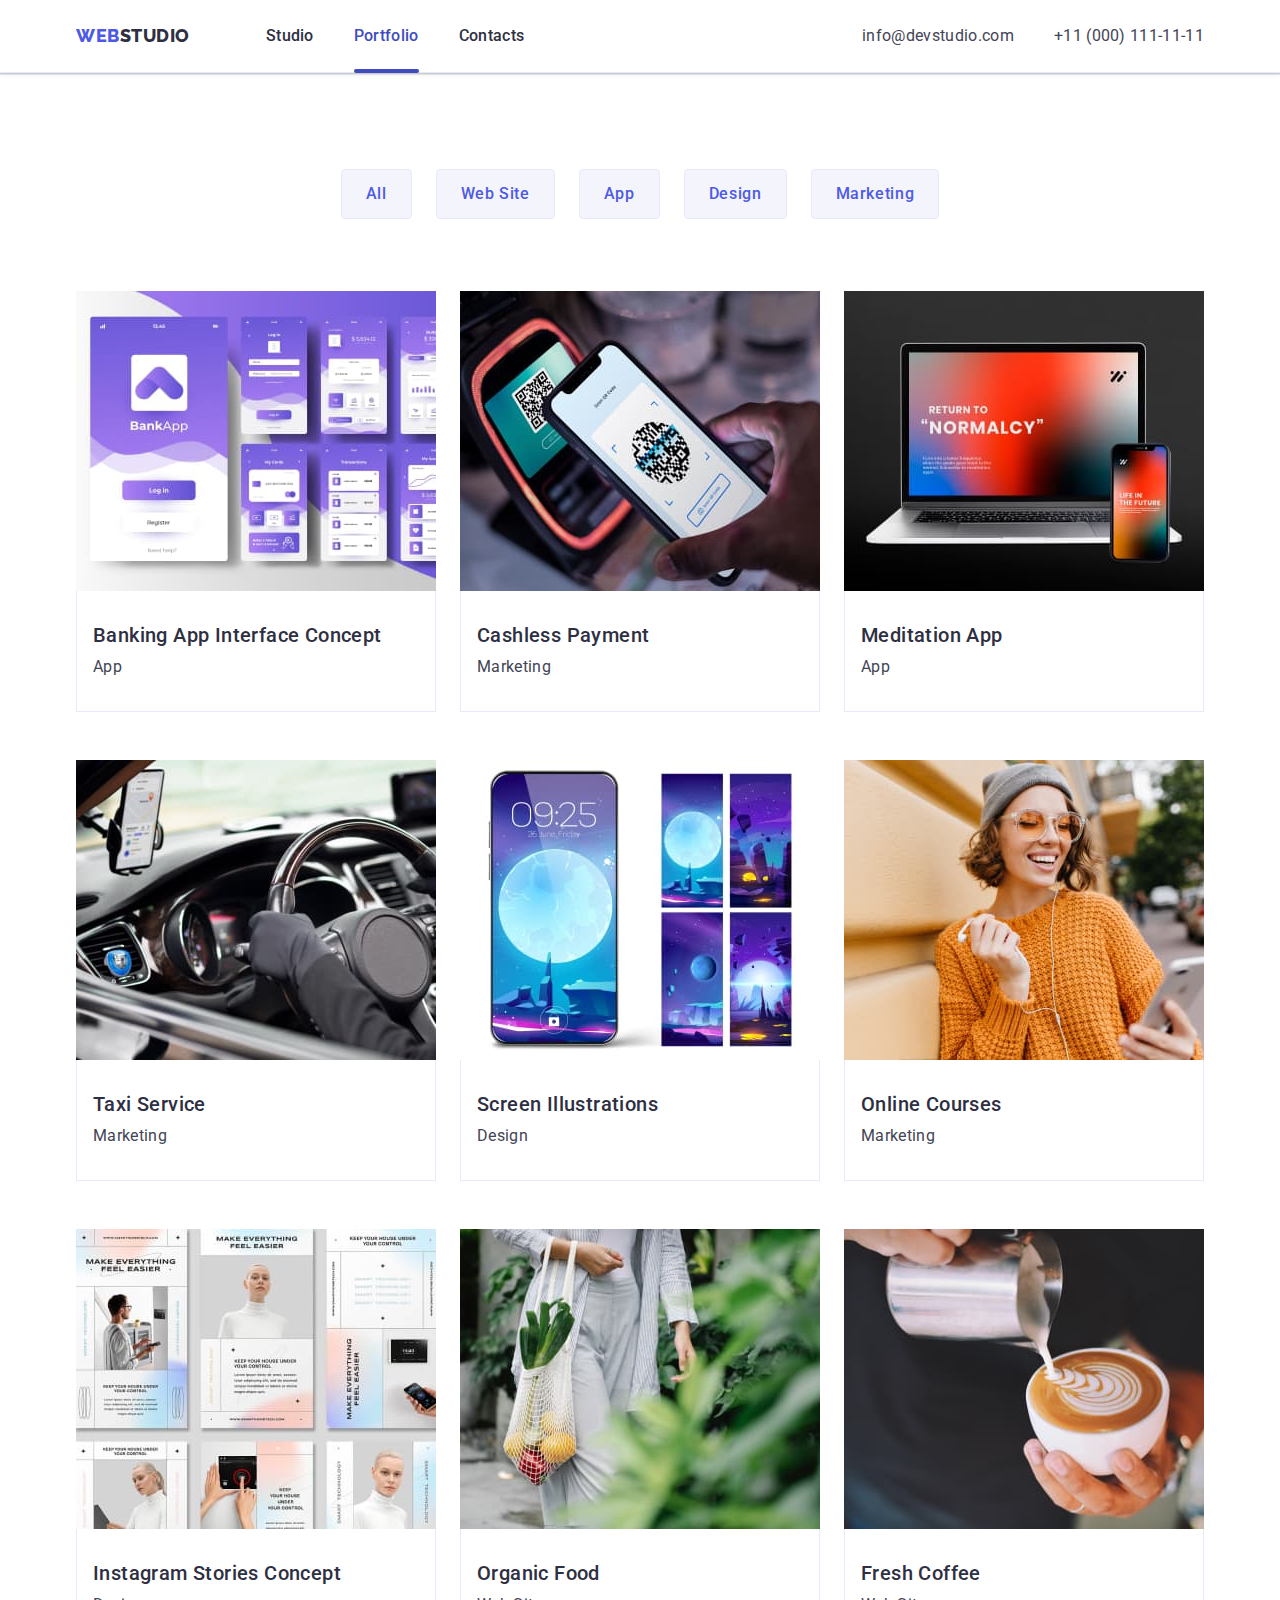
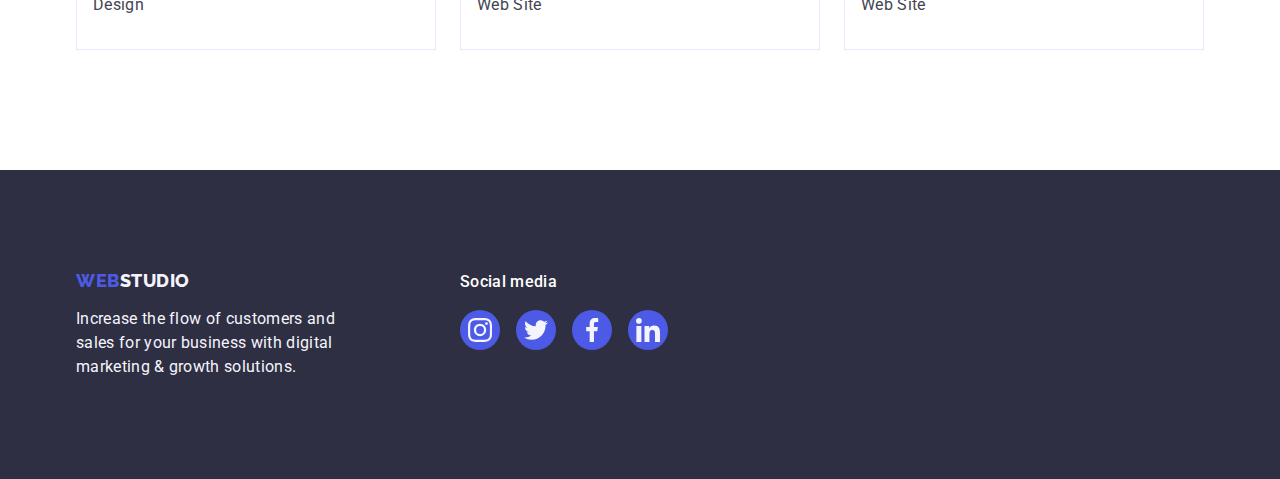
==== portfolio.html @ 364ea81b "Initial commit" ====
<!DOCTYPE html>
<html lang="en">
  <head>
    <meta charset="UTF-8" />
    <meta name="viewport" content="width=device-width, initial-scale=1.0" />
    <title>Portfolio</title>
    <link rel="preconnect" href="https://fonts.googleapis.com" />
    <link rel="preconnect" href="https://fonts.gstatic.com" crossorigin />
    <link
      href="https://fonts.googleapis.com/css2?family=Raleway:wght@800&family=Roboto:wght@400;500;700;900&display=swap"
      rel="stylesheet"
    />
    <link
      rel="stylesheet"
      href="https://cdnjs.cloudflare.com/ajax/libs/modern-normalize/1.0.0/modern-normalize.min.css"
    />
    <link rel="stylesheet" href="./css/styles.css" />
  </head>

  <body>
    <header class="header-backround">
      <div class="container header-container">
        <nav class="section-nav-bar">
          <a href="./index.html" class="logo link logo-nav">
            Web<span class="logo-span">Studio</span></a
          >
          <ul class="list nav-list">
            <li>
              <a href="./index.html" class="font-nav link">Studio</a>
            </li>
            <li>
              <a href="./portfolio.html" class="font-nav link is-active"
                >Portfolio</a
              >
            </li>
            <li>
              <a href="" class="font-nav link">Contacts</a>
            </li>
          </ul>
        </nav>
        <address class="address">
          <ul class="list address-list">
            <li>
              <a href="mailto:info@devstudio.com" class="font-adress link"
                >info@devstudio.com</a
              >
            </li>
            <li>
              <a href="tel:+110001111111" class="font-adress link"
                >+11 (000) 111-11-11</a
              >
            </li>
          </ul>
        </address>
      </div>
    </header>
    <main>
      <section class="section-main">
        <div class="container">
          <h1 class="hide-h-two">Buttons menu</h1>
          <ul class="list filters-list">
            <li><button type="button" class="portfolio-button">All</button></li>
            <li>
              <button type="button" class="portfolio-button">Web Site</button>
            </li>
            <li><button type="button" class="portfolio-button">App</button></li>
            <li>
              <button type="button" class="portfolio-button">Design</button>
            </li>
            <li>
              <button type="button" class="portfolio-button">Marketing</button>
            </li>
          </ul>

          <ul class="list list-portfolio-main">
            <li class="list-portfolio-images">
              <a href="./images/bankApp.jpg" class="link buttons-link">
                <div class="image-photo">
                  <img
                    src="./images/bankApp.jpg"
                    width="360"
                    height="300"
                    alt="screens with layout bank aplication"
                  />
                  <p class="image-text">
                    14 Stylish and User-Friendly App Design Concepts · Task
                    Manager App · Calorie Tracker App · Exotic Fruit Ecommerce
                    App · Cloud Storage App
                  </p>
                </div>
                <div class="list-portfolio-description">
                  <h2 class="portfolio-text-h-two">
                    Banking App Interface Concept
                  </h2>
                  <p class="text">App</p>
                </div>
              </a>
            </li>

            <li class="list-portfolio-images">
              <a href="./images/cashlessPayment.jpg" class="link buttons-link">
                <div class="image-photo">
                  <img
                    src="./images/cashlessPayment.jpg"
                    width="360"
                    height="300"
                    alt="someone pays cashless by phone"
                  />
                  <p class="image-text">
                    14 Stylish and User-Friendly App Design Concepts · Task
                    Manager App · Calorie Tracker App · Exotic Fruit Ecommerce
                    App · Cloud Storage App
                  </p>
                </div>
                <div class="list-portfolio-description">
                  <h2 class="portfolio-text-h-two">Cashless Payment</h2>
                  <p class="text">Marketing</p>
                </div>
              </a>
            </li>

            <li class="list-portfolio-images">
              <a href="./images/meditationApp.jpg" class="link buttons-link">
                <div class="image-photo">
                  <img
                    src="./images/meditationApp.jpg"
                    width="360"
                    height="300"
                    alt="notebook with title return to normalcy"
                  />
                  <p class="image-text">
                    14 Stylish and User-Friendly App Design Concepts · Task
                    Manager App · Calorie Tracker App · Exotic Fruit Ecommerce
                    App · Cloud Storage App
                  </p>
                </div>
                <div class="list-portfolio-description">
                  <h2 class="portfolio-text-h-two">Meditation App</h2>
                  <p class="text">App</p>
                </div>
              </a>
            </li>

            <li class="list-portfolio-images">
              <a href="./images/taxiService.jpg" class="link buttons-link">
                <div class="image-photo">
                  <img
                    src="./images/taxiService.jpg"
                    width="360"
                    height="300"
                    alt="someone holding steering wheel"
                  />
                  <p class="image-text">
                    14 Stylish and User-Friendly App Design Concepts · Task
                    Manager App · Calorie Tracker App · Exotic Fruit Ecommerce
                    App · Cloud Storage App
                  </p>
                </div>
                <div class="list-portfolio-description">
                  <h2 class="portfolio-text-h-two">Taxi Service</h2>
                  <p class="text">Marketing</p>
                </div>
              </a>
            </li>

            <li class="list-portfolio-images">
              <a
                href="./images/screenIllustrations.jpg"
                class="link buttons-link"
                ><div class="image-photo">
                  <img
                    src="./images/screenIllustrations.jpg"
                    width="360"
                    height="300"
                    alt="some phone screens "
                  />
                  <p class="image-text">
                    14 Stylish and User-Friendly App Design Concepts · Task
                    Manager App · Calorie Tracker App · Exotic Fruit Ecommerce
                    App · Cloud Storage App
                  </p>
                </div>
                <div class="list-portfolio-description">
                  <h2 class="portfolio-text-h-two">Screen Illustrations</h2>
                  <p class="text">Design</p>
                </div>
              </a>
            </li>

            <li class="list-portfolio-images">
              <a href="./images/onlineCourses.jpg" class="link buttons-link">
                <div class="image-photo">
                  <img
                    src="./images/onlineCourses.jpg"
                    width="360"
                    height="300"
                    alt="smiling woman talking whit use headphones"
                  />
                  <p class="image-text">
                    14 Stylish and User-Friendly App Design Concepts · Task
                    Manager App · Calorie Tracker App · Exotic Fruit Ecommerce
                    App · Cloud Storage App
                  </p>
                </div>
                <div class="list-portfolio-description">
                  <h2 class="portfolio-text-h-two">Online Courses</h2>
                  <p class="text">Marketing</p>
                </div>
              </a>
            </li>

            <li class="list-portfolio-images">
              <a href="./images/instagramStories.jpg" class="link buttons-link">
                <div class="image-photo">
                  <img
                    src="./images/instagramStories.jpg"
                    width="360"
                    height="300"
                    alt="some designe presentation"
                  />
                  <p class="image-text">
                    14 Stylish and User-Friendly App Design Concepts · Task
                    Manager App · Calorie Tracker App · Exotic Fruit Ecommerce
                    App · Cloud Storage App
                  </p>
                </div>
                <div class="list-portfolio-description">
                  <h2 class="portfolio-text-h-two">
                    Instagram Stories Concept
                  </h2>
                  <p class="text">Design</p>
                </div>
              </a>
            </li>

            <li class="list-portfolio-images">
              <a href="./images/organicFood.jpg" class="link buttons-link">
                <div class="image-photo">
                  <img
                    src="./images/organicFood.jpg"
                    width="360"
                    height="300"
                    alt="woman carrying weighing scales"
                  />
                  <p class="image-text">
                    14 Stylish and User-Friendly App Design Concepts · Task
                    Manager App · Calorie Tracker App · Exotic Fruit Ecommerce
                    App · Cloud Storage App
                  </p>
                </div>
                <div class="list-portfolio-description">
                  <h2 class="portfolio-text-h-two">Organic Food</h2>
                  <p class="text">Web Site</p>
                </div>
              </a>
            </li>

            <li class="list-portfolio-images">
              <a href="./images/freshCoffe.jpg" class="link buttons-link">
                <div class="image-photo">
                  <img
                    src="./images/freshCoffe.jpg"
                    width="360"
                    height="300"
                    alt="barista making a nice picture of milk on coffee"
                  />
                  <p class="image-text">
                    14 Stylish and User-Friendly App Design Concepts · Task
                    Manager App · Calorie Tracker App · Exotic Fruit Ecommerce
                    App · Cloud Storage App
                  </p>
                </div>
                <div class="list-portfolio-description">
                  <h2 class="portfolio-text-h-two">Fresh Coffee</h2>
                  <p class="text">Web Site</p>
                </div>
              </a>
            </li>
          </ul>
        </div>
      </section>
    </main>
    <footer class="fotter-background footer-container">
      <div class="container footer">
        <div class="footer-position">
          <a class="logo link footer-link" href="./index.html"
            >Web<span class="logo-span-fotter">Studio</span></a
          >
          <p class="text-fotter">
            Increase the flow of customers and sales for your business with
            digital marketing & growth solutions.
          </p>
        </div>
        <div class="socials-container">
          <p class="socials-text">Social media</p>
          <ul class="socials-list">
            <li class="socials-icons">
              <a class="socials-link" href="">
                <svg class="socials-icons-display" width="24" height="24">
                  <use href="./images/icons.svg#icon-instagram"></use>
                </svg>
              </a>
            </li>
            <li class="socials-icons">
              <a class="socials-link" href="">
                <svg class="socials-icons-display" width="24" height="24">
                  <use href="./images/icons.svg#icon-twitter"></use>
                </svg>
              </a>
            </li>
            <li class="socials-icons">
              <a class="socials-link" href="">
                <svg class="socials-icons-display" width="24" height="24">
                  <use href="./images/icons.svg#icon-facebook"></use>
                </svg>
              </a>
            </li>
            <li class="socials-icons">
              <a class="socials-link" href="">
                <svg class="socials-icons-display" width="24" height="24">
                  <use href="./images/icons.svg#icon-linkedin"></use>
                </svg>
              </a>
            </li>
          </ul>
        </div>
      </div>
    </footer>
  </body>
</html>
---- css/styles.css ----
* {
  margin: 0;
  padding: 0;
}

:root {
  --color-iris: #4d5ae5;
  --color-ocean: #404bbf;
  --color-navyblue: #2e2f42;
  --color-green: #31d0aa;
  --color-slate: #434455;
  --color-lightslate: #8e8f99;
  --color-cornflower: #e7e9fc;
  --color-cloud: #f4f4fd;
  --color-navybluemodel: #2e2f42;
  --bcolor-gray: #2e2f42;
  --color-white: #ffffff;
  --color-dairy: #fcfcfc;
}

ul,
ol {
  list-style: none;
  margin: 0;
  padding-left: 0;
}

body {
  font-family: "Raleway", sans-serif;
  font-family: "Roboto", sans-serif;
  color: var(--color-slate);
  background-color: var(--color-white);
}

.list {
  list-style: none;
}
.link {
  text-decoration: none;
}

.logo {
  font-family: "Raleway", sans-serif;
  font-size: 18px;
  font-weight: 800;
  line-height: 1.17;
  letter-spacing: 0.03em;
  color: var(--color-iris);
  text-transform: uppercase;
}

.logo-transition {
  transition-property: background-color;
  transition-duration: 250ms;
  transition-timing-function: cubic-bezier(0.4, 0, 0.2, 1);
}

.logo-nav {
  margin-right: 76px;
}

.logo-span {
  font-family: "Raleway", sans-serif;
  font-size: 18px;
  font-weight: 800;
  line-height: 1.17;
  letter-spacing: 0.03em;
  color: var(--color-navyblue);
  text-transform: uppercase;
}

.font-nav {
  font-size: 16px;
  font-weight: 500;
  line-height: 1.5;
  letter-spacing: 0.02em;
  color: var(--color-navyblue);
  cursor: poiner;
  display: block;
  padding-top: 24px;
  padding-bottom: 24px;
}

.font-nav:hover {
  color: var(--color-ocean);
}

.font-nav:focus {
  color: var(--color-ocean);
}

.address {
  font-style: normal;
  margin-left: auto;
}

.font-adress {
  font-size: 16px;
  line-height: 1.5;
  letter-spacing: 0.02em;
  font-style: normal;
  color: var(--color-slate);
  display: flex;
  gap: 40px;
  padding: 24px 0;
  transition-property: color;
  transition-duration: 250ms;
  transition-timing-function: cubic-bezier(0.4, 0, 0.2, 1);
}

.font-adress:hover {
  color: var(--color-ocean);
}
.font-adress:focus {
  color: var(--color-ocean);
}

.header-backround {
  box-shadow: 0px 2px 1px rgba(46, 47, 66, 0.08),
    0px 1px 1px rgba(46, 47, 66, 0.16), 0px 1px 6px rgba(46, 47, 66, 0.08);
  border-bottom: 1px solid var(--color-cornflower);
}

.section-one-background {
  background-color: var(--color-navyblue);
  padding: 188px 0;
  max-width: 1440px;
  background-repeat: no-repeat;
  background-position: center;
  background-size: cover;
  display: flex;
  justify-content: center;
  align-items: center;
  background-image: linear-gradient(
      rgba(46, 47, 66, 0.7),
      rgba(46, 47, 66, 0.7)
    ),
    url("../images/office.jpg");
  margin: auto;
}

.order-service-button {
  background: var(--color-iris);
  cursor: pointer;
  font-family: inherit;
  font-size: 16px;
  font-weight: 500;
  line-height: 1.5;
  color: var(--color-white);
  letter-spacing: 0.04em;
  display: block;
  min-width: 169px;
  margin: 0 auto;
  padding: 16px 32px;
  border: none;
  border-radius: 4px;
  transition-property: background-color;
  transition-duration: 250ms;
  transition-timing-function: cubic-bezier(0.4, 0, 0.2, 1);
}

.order-service-button:hover {
  background: var(--color-ocean);
  font-family: inherit;
}

.order-service-button:focus {
  background-color: var(--color-ocean);
  font-family: inherit;
}

.text-h-one {
  font-size: 56px;
  font-weight: 700;
  line-height: 1.07;
  letter-spacing: 0.02em;
  color: var(--color-white);
  text-align: center;
  max-width: 496px;
  margin: 0 auto;
  margin-bottom: 48px;
}

.text-h-two {
  font-size: 36px;
  font-weight: 700;
  line-height: 1.11;
  color: var(--color-navyblue);
  letter-spacing: 0.02em;
  text-transform: capitalize;
  text-align: center;
}

.text-h-three-features {
  font-size: 20px;
  font-weight: 500;
  line-height: 1.2;
  color: var(--color-navyblue);
  letter-spacing: 0.02em;
  text-transform: capitalize;
}

.text-h-three {
  font-size: 20px;
  font-weight: 500;
  line-height: 1.2;
  color: var(--color-navyblue);
  letter-spacing: 0.02em;
  text-transform: capitalize;
}
.portfolio-text-h-two {
  font-size: 20px;
  font-weight: 500;
  line-height: 1.2;
  color: var(--color-navyblue);
  letter-spacing: 0.02em;
  margin-bottom: 8px;
}

.text {
  font-size: 16px;
  line-height: 1.5;
  color: var(--color-slate);
  letter-spacing: 0.02em;
}

.section-four-background {
  background: var(--color-cloud);
}

.list-backround {
  background: var(--color-white);
  border-radius: 0px 0px 4px 4px;
  box-shadow: 0px 2px 1px 0px rgba(46, 47, 66, 0.08),
    0px 1px 1px 0px rgba(46, 47, 66, 0.16),
    0px 1px 6px 0px rgba(46, 47, 66, 0.08);
}

.fotter-background {
  background: var(--color-navyblue);
}

.logo-span-fotter {
  font-family: "Raleway", sans-serif;
  font-size: 18px;
  font-weight: 800;
  line-height: 1.17;
  color: var(--color-cloud);
  text-transform: uppercase;
  letter-spacing: 0.03em;
}

.text-fotter {
  font-size: 16px;
  line-height: 1.5;
  color: var(--color-cloud);
  letter-spacing: 0.02em;
  width: 264px;
}

.portfolio-button {
  font-family: "Roboto", sans-serif;
  font-size: 16px;
  font-weight: 500;
  line-height: 1.5;
  letter-spacing: 0.04em;
  background: var(--color-cloud);
  color: var(--color-iris);
  text-align: center;
  display: block;
  padding: 12px 24px;
  justify-content: center;
  align-items: center;
  border-radius: 4px;
  border: 1px solid var(--CORNFLOWER, #e7e9fc);
  background: var(--CLOUD, #f4f4fd);
  transition-property: color, background-color, border-color, box-shadow;
  transition-duration: 250ms;
  transition-timing-function: cubic-bezier(0.4, 0, 0.2, 1);
}

.portfolio-button:hover {
  background: var(--color-ocean);
  color: var(--color-white);
  border: 1px solid transparent;
  box-shadow: 0px 3px 1px rgba(0, 0, 0, 0.1), 0px 2px 1px rgba(0, 0, 0, 0.08),
    0px 2px 2px rgba(0, 0, 0, 0.12);
}

.portfolio-button:focus {
  background: var(--color-ocean);
  color: var(--color-white);
  border: 1px solid transparent;
  box-shadow: 0px 3px 1px rgba(0, 0, 0, 0.1), 0px 2px 1px rgba(0, 0, 0, 0.08),
    0px 2px 2px rgba(0, 0, 0, 0.12);
}

.container {
  width: 1158px;
  padding-inline: 15px;
  margin-inline: auto;
}

.header-container {
  display: flex;
  align-items: center;
}

.section-nav-bar {
  display: flex;
  align-items: center;
}

.nav-list {
  display: flex;
  gap: 40px;
  align-items: center;
}

.address-list {
  display: flex;
  gap: 40px;
}

.section {
  padding-top: 120px;
  padding-bottom: 120px;
}

.section-three {
  padding-bottom: 120px;
}

.hide-h-two {
  position: absolute;
  width: 1px;
  height: 1px;
  margin: -1px;
  border: 0;
  padding: 0;
  white-space: nowrap;
  clip-path: inset(100%);
  clip: rect(0 0 0 0);
  overflow: hidden;
}

.section-two-list {
  display: flex;
  align-items: center;
  gap: 24px;
}
.list-items {
  max-width: 264px;
}
.text-section-two {
  max-width: 264px;
  margin-bottom: 8px;
}

.text-section-two-info {
  width: 264px;
}

.text-sesction-three {
  padding-top: 0px;
  margin-bottom: 72px;
}

.section-three-list {
  display: flex;
  gap: 24px;
}

.section-four-list {
  display: flex;
  gap: 24px;
}

.text-section-four {
  margin-bottom: 72px;
}

.text-list-ourteam {
  padding: 32px 0;
}

.text-h-three-ourteam {
  font-size: 20px;
  font-weight: 500;
  line-height: 1.2;
  color: var(--color-navyblue);
  letter-spacing: 0.02em;
  text-transform: capitalize;
  text-align: center;
  margin-bottom: 8px;
}

.text-ourteam {
  text-align: center;
  margin-bottom: 8px;
}

.footer-container {
  padding-top: 100px;
  padding-bottom: 100px;
}
img {
  display: block;
}

.footer-link {
  display: inline-block;
  margin-bottom: 16px;
  transition-property: background-color;
  transition-duration: 250ms;
  transition-timing-function: cubic-bezier(0.4, 0, 0.2, 1);
}
.filters-list {
  display: flex;
  justify-content: center;
  gap: 24px;
  margin-bottom: 72px;
}

.section-three-items {
}

.section-main {
  padding-top: 96px;
  padding-bottom: 120px;
}
.list-portfolio-main {
  display: flex;
  flex-wrap: wrap;
  column-gap: 24px;
  row-gap: 48px;
}

.list-portfolio-images {
  width: calc((100% - 48px) / 3);
}

.list-portfolio-description {
  padding: 32px 16px;
  border: 1px solid var(--color-cornflower);
  border-top: none;
}

.icons-container {
  display: flex;
  align-items: center;
  justify-content: center;
  height: 112px;
  background-color: var(--color-cloud);
  border-radius: 4px;
  margin-bottom: 8px;
}

.svgs {
  fill: #f4f4fd;
}

.logos-people {
  display: flex;
  justify-content: center;
  gap: 24px;
}

.logos-people-icons {
  width: 40px;
  height: 40px;
}

.logos-people-link {
  width: 100%;
  height: 100%;
  background-color: var(--color-iris);
  border-radius: 50%;
  display: flex;
  align-items: center;
  justify-content: center;
  transition-property: background-color;
  transition-duration: 250ms;
  transition-timing-function: cubic-bezier(0.4, 0, 0.2, 1);
}

.logos-people-link:hover,
.logos-people-link:focus {
  background-color: var(--color-ocean);
}

.customers {
  padding-top: 120px;
  padding-bottom: 120px;
}

.customers-header {
  font-size: 36px;
  line-height: 1.11;
  color: var(--color-navyblue);
  margin-bottom: 72px;
  display: flex;
  align-items: center;
  justify-content: center;
}
.customers-list {
  display: flex;
  gap: 24px;
}

.customers-inside {
  width: calc((100% - 120px) / 6);
  height: 88px;
}

.customers-link {
  width: 100%;
  height: 100%;
  border: 1px solid var(--color-lightslate);
  border-radius: 4px;
  display: flex;
  align-items: center;
  justify-content: center;
  color: var(--color-lightslate);
  transition-property: border-color, color;
  transition-duration: 250ms;
  transition-timing-function: cubic-bezier(0.4, 0, 0.2, 1);
}

.customers-icons {
  fill: currentColor;
}

.customers-link:hover,
.customers-link:focus {
  border-color: var(--color-ocean);
  color: var(--color-ocean);
}
.footer {
  display: flex;
  align-items: baseline;
}

.footer-position {
  margin-right: 120px;
}
.socials-text {
  font-weight: 500;
  font-size: 16px;
  line-height: 1.5;
  letter-spacing: 0.02em;
  color: var(--color-white);
  margin-bottom: 16px;
}
.socials-list {
  display: flex;
  gap: 16px;
}
.socials-icons {
  height: 40px;
  width: 40px;
}
.socials-link {
  width: 100%;
  height: 100%;
  background-color: var(--color-iris);
  border-radius: 50%;
  display: flex;
  align-items: center;
  justify-content: center;
  transition-property: background-color;
  transition-duration: 250ms;
  transition-timing-function: cubic-bezier(0.4, 0, 0.2, 1);
}
.socials-link:hover,
.socials-link:focus {
  background-color: var(--color-green);
}

.socials-icons-display {
  fill: var(--color-cloud);
}

.is-active {
  position: relative;
  color: var(--color-ocean);
  transition-property: color;
  transition-duration: 250ms;
  transition-timing-function: cubic-bezier(0.4, 0, 0.2, 1);
}

.is-active::after {
  content: "";
  position: absolute;
  width: 100%;
  left: 0;
  bottom: -1px;
  height: 4px;
  background-color: var(--color-ocean);
  border-radius: 2px;
}

.buttons-link {
  display: block;
  transition-property: box-shadow;
  transition-duration: 250ms;
  transition-timing-function: cubic-bezier(0.4, 0, 0.2, 1);
}
.buttons-link:hover,
.buttons-link:focus {
  box-shadow: 0px 1px 6px rgba(46, 47, 66, 0.08),
    0px 1px 1px rgba(46, 47, 66, 0.16), 0px 2px 1px rgba(46, 47, 66, 0.08);
}

.image-photo {
  position: relative;
  overflow: hidden;
}

.image-text {
  position: absolute;
  top: 0px;
  font-size: 16px;
  line-height: 1.5;
  letter-spacing: 0.02em;
  color: var(--color-cloud);
  padding: 40px 32px;
  background-color: var(--color-iris);
  height: 100%;
  width: 100%;
  transform: translateY(100%);
  transition-property: transform;
  transition-duration: 250ms;
  transition-timing-function: cubic-bezier(0.4, 0, 0.2, 1);
}

.buttons-link:hover .image-text,
.buttons-link:focus .image-text {
  transform: translateY(0%);
}

/* Modal */

.is-hidden {
  visibility: hidden;
  pointer-events: none;
  opacity: 0;
}

.backdrop {
  position: fixed;
  left: 0;
  top: 0;
  width: 100%;
  height: 100%;
  background-color: rgba(46, 47, 66, 0.4);
  transition-property: opacity, visibility;
  transition-duration: 250ms;
  transition-timing-function: cubic-bezier(0.4, 0, 0.2, 1);
}

.modal {
  position: absolute;
  top: 50%;
  left: 50%;
  width: 408px;
  min-height: 584px;
  background-color: var(--color-dairy);
  box-shadow: 0px 1px 1px rgba(0, 0, 0, 0.14), 0px 1px 3px rgba(0, 0, 0, 0.12),
    0px 2px 1px rgba(0, 0, 0, 0.2);
  border-radius: 4px;
  transform: translate(-50%, -50%) scale(1);
  transition-property: transform;
  transition-duration: 250ms;
  transition-timing-function: cubic-bezier(0.4, 0, 0.2, 1);
}

.modal-btn-close {
  position: absolute;
  top: 24px;
  right: 24px;
  width: 24px;
  height: 24px;
  border: 1px solid rgba(0, 0, 0, 0.1);
  background-color: var(--color-cornflower);
  border-radius: 50%;
  cursor: pointer;
  display: flex;
  align-items: center;
  justify-content: center;
  transition-property: background-color, border;
  transition-duration: 250ms;
  transition-timing-function: cubic-bezier(0.4, 0, 0.2, 1);
}

.modal-btn-close:hover,
.modal-btn-close:focus {
  background-color: var(--color-ocean);
  border: none;
  fill: var(--color-white);
}

.icon-modal-close {
  transition-property: fill;
  transition-duration: 250ms;
  transition-timing-function: cubic-bezier(0.4, 0, 0.2, 1);
}
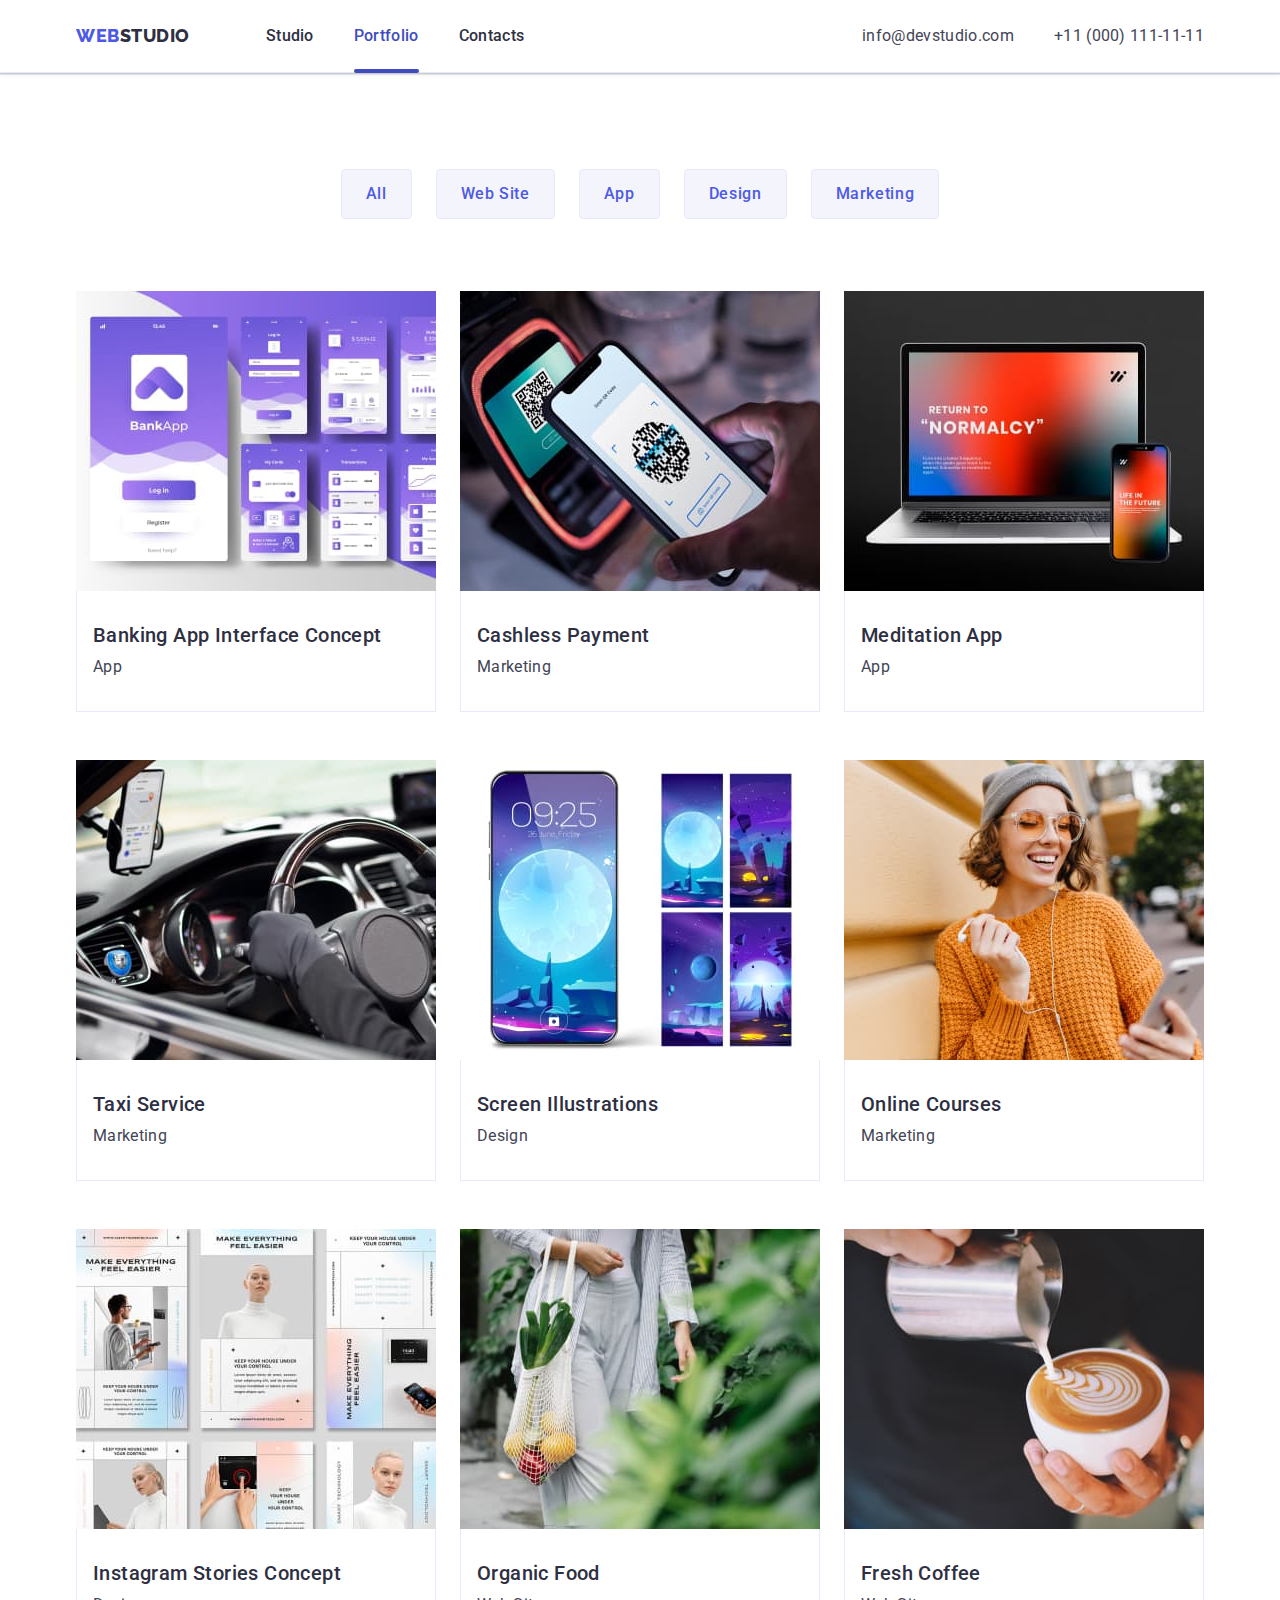
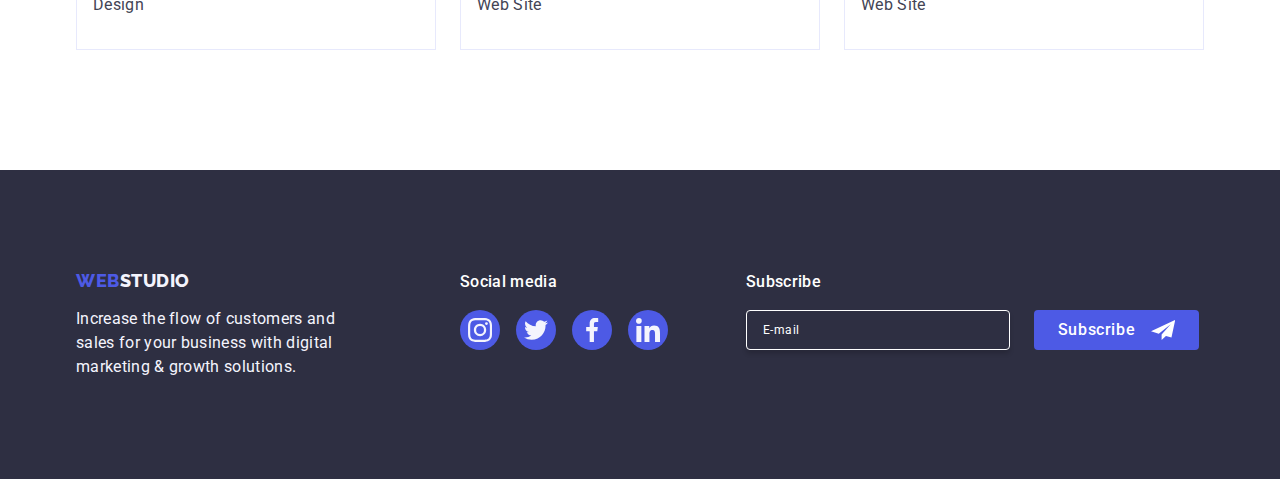
==== commit f6722c64: "portfolio v1" ====
--- a/portfolio.html
+++ b/portfolio.html
@@ -324,6 +324,26 @@
             </li>
           </ul>
         </div>
+
+        <div class="footer-subscribe">
+          <p class="footer-subscribe-title">Subscribe</p>
+          <form name="subscribe-form" class="subscribe-form">
+            <label class="footer-label"
+              ><input
+                type="email"
+                name="e-mail"
+                class="subscribe-input"
+                placeholder="E-mail"
+                required
+            /></label>
+            <button type="submit" class="subscribe-btn btn-studio">
+              Subscribe
+              <svg class="footer-icon-subscribe" width="24" height="24">
+                <use href="./images/icons.svg#icon-subscribe"></use>
+              </svg>
+            </button>
+          </form>
+        </div>
       </div>
     </footer>
   </body>
--- a/css/styles.css
+++ b/css/styles.css
@@ -161,12 +161,10 @@
 
 .order-service-button:hover {
   background: var(--color-ocean);
-  font-family: inherit;
 }
 
 .order-service-button:focus {
   background-color: var(--color-ocean);
-  font-family: inherit;
 }
 
 .text-h-one {
@@ -296,9 +294,9 @@
 }
 
 .container {
-  width: 1158px;
-  padding-inline: 15px;
-  margin-inline: auto;
+  max-width: 1158px;
+  padding: 0 15px;
+  margin: 0 auto;
 }
 
 .header-container {
@@ -343,6 +341,18 @@
   clip: rect(0 0 0 0);
   overflow: hidden;
 }
+.visually-hidden {
+  position: absolute;
+  width: 1px;
+  height: 1px;
+  margin: -1px;
+  border: 0;
+  padding: 0;
+  white-space: nowrap;
+  clip-path: inset(100%);
+  clip: rect(0 0 0 0);
+  overflow: hidden;
+}
 
 .section-two-list {
   display: flex;
@@ -401,8 +411,7 @@
 }
 
 .footer-container {
-  padding-top: 100px;
-  padding-bottom: 100px;
+  padding: 100px 0;
 }
 img {
   display: block;
@@ -536,6 +545,7 @@
   border-color: var(--color-ocean);
   color: var(--color-ocean);
 }
+
 .footer {
   display: flex;
   align-items: baseline;
@@ -673,6 +683,7 @@
   transition-property: transform;
   transition-duration: 250ms;
   transition-timing-function: cubic-bezier(0.4, 0, 0.2, 1);
+  padding: 72px 24px 24px 24px;
 }
 
 .modal-btn-close {
@@ -705,3 +716,227 @@
   transition-duration: 250ms;
   transition-timing-function: cubic-bezier(0.4, 0, 0.2, 1);
 }
+.footer-subscribe {
+  display: flex;
+  text-align: center;
+  justify-content: right;
+  flex-direction: column;
+}
+.btn-studio {
+  background-color: var(--color-iris);
+  font-weight: 500;
+  line-height: 1.5;
+  letter-spacing: 0.04em;
+  color: var(--color-white);
+  cursor: pointer;
+  border: none;
+  border-radius: 4px;
+  transition-property: background-color;
+  transition-duration: 250ms;
+  transition-timing-function: cubic-bezier(0.4, 0, 0.2, 1);
+}
+
+.btn-studio:hover,
+.btn-studio:focus {
+  background-color: var(--color-ocean);
+}
+
+.footer-subscribe-title {
+  margin-bottom: 16px;
+  font-weight: 500;
+  font-size: 16px;
+  line-height: 1.5;
+  letter-spacing: 0.02em;
+  color: var(--color-white);
+  display: flex;
+  margin-left: 78px;
+}
+.subscribe-form {
+  display: flex;
+  gap: 24px;
+  margin-left: 78px;
+}
+.footer-label {
+  display: flex;
+  flex-direction: column;
+}
+
+.subscribe-input {
+  display: flex;
+  width: 264px;
+  height: 40px;
+  border: 1px solid var(--color-white);
+  background-color: transparent;
+  font-size: 12px;
+  line-height: 1.5;
+  letter-spacing: 0.04em;
+  padding-left: 16px;
+  box-shadow: 0px 4px 4px 0px rgba(0, 0, 0, 0.15);
+  border-radius: 4px;
+  color: var(--color-white);
+  gap: 24px;
+  flex-shrink: 0;
+}
+
+::placeholder {
+  color: var(--color-white);
+}
+
+.subscribe-btn {
+  min-width: 165px;
+  height: 40px;
+  display: flex;
+  justify-content: center;
+  align-items: center;
+}
+.footer-icon-subscribe {
+  margin-left: 16px;
+}
+.modal-title {
+  font-weight: 500;
+  font-size: 16px;
+  text-align: center;
+  color: var(--color-navyblue);
+  line-height: 1.5;
+  letter-spacing: 0.02em;
+  margin-bottom: 16px;
+}
+.modal-form-container {
+  margin-bottom: 8px;
+}
+.modal-form-label .modal-form-icon {
+  transition-property: fill;
+  transition-duration: 250ms;
+  transition-timing-function: cubic-bezier(0.4, 0, 0.2, 1);
+}
+
+.modal-form-label:hover .modal-form-icon {
+  fill: var(--color-iris);
+}
+
+.modal-form-label {
+  display: block;
+  font-size: 12px;
+  line-height: 1.17;
+  margin-bottom: 4px;
+  letter-spacing: 0.04em;
+  color: var(--color-lightslate);
+}
+
+.modal-form-icon {
+  position: absolute;
+  top: 50%;
+  left: 16px;
+  transform: translateY(-50%);
+  transition-property: fill;
+  transition-duration: 250ms;
+  transition-timing-function: cubic-bezier(0.4, 0, 0.2, 1);
+}
+
+.modal-form-icon:focus-within {
+  fill: var(--color-iris);
+}
+
+.modal-form-input:hover + .modal-form-icon,
+.modal-form-input:focus + .modal-form-icon {
+  fill: var(--color-iris);
+}
+.label-container {
+  position: relative;
+}
+
+.modal-form-input {
+  display: block;
+  width: 100%;
+  height: 40px;
+  border: 1px solid rgba(46, 47, 66, 0.4);
+  border-radius: 4px;
+  font-size: 12px;
+  margin-top: 4px;
+  padding-left: 38px;
+  background-color: transparent;
+  outline: transparent;
+  transition-property: border-color;
+  transition-duration: 250ms;
+  transition-timing-function: cubic-bezier(0.4, 0, 0.2, 1);
+}
+
+.modal-form-input:active,
+.modal-form-input:focus {
+  border: 1px solid var(--color-iris);
+  outline: none;
+}
+.modal-form-check {
+  display: block;
+  font-size: 12px;
+  line-height: 1.17;
+  letter-spacing: 0.04em;
+  color: var(--color-lightslate);
+}
+
+.modal-link {
+  color: var(--color-iris);
+}
+
+.modal-form-container {
+  margin-bottom: 8px;
+}
+
+.modal-checkbox {
+  width: 16px;
+  height: 16px;
+  border: 1px solid rgba(46, 47, 66, 0.4);
+  border-radius: 2px;
+  transition-property: background-color, border, fill;
+  transition-duration: 250ms;
+  transition-timing-function: cubic-bezier(0.4, 0, 0.2, 1);
+  display: inline-flex;
+  align-items: center;
+  justify-content: center;
+  fill: transparent;
+  margin-right: 8px;
+}
+
+.label-comment {
+  margin-bottom: 16px;
+}
+
+.modal-form-btn {
+  margin: auto;
+  display: block;
+  min-width: 169px;
+  height: 56px;
+}
+
+.modal-form-textares {
+  width: 100%;
+  height: 120px;
+  font-size: 12px;
+  line-height: 1.17;
+  letter-spacing: 0.04em;
+  color: rgba(46, 47, 66, 0.4);
+  border: 1px solid rgba(46, 47, 66, 0.4);
+  border-radius: 4px;
+  background-color: transparent;
+  padding: 8px 16px;
+  outline: transparent;
+  resize: none;
+  transition-property: border-color;
+  transition-duration: 250ms;
+  transition-timing-function: cubic-bezier(0.4, 0, 0.2, 1);
+}
+
+.modal-form-textares:focus,
+.modal-form-textares:active {
+  border-color: var(--color-iris);
+}
+
+.checkbox-container {
+  margin-bottom: 24px;
+}
+
+.checkbox-input:checked + .modal-form-check .modal-checkbox {
+  background-color: var(--color-ocean);
+  border: none;
+  fill: var(--color-cloud);
+}
